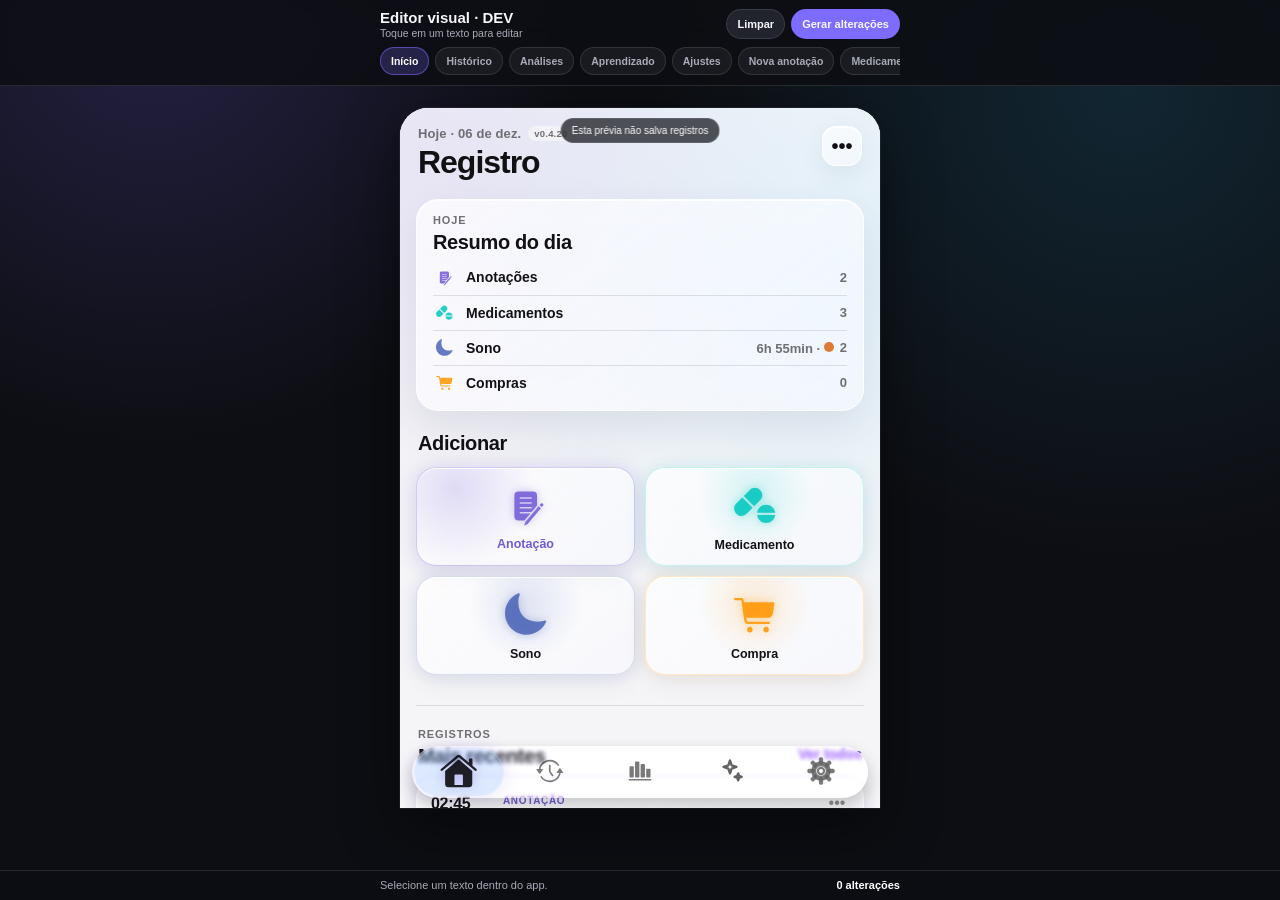
==== dev-editor.html @ 80375d48 "Adiciona versão de desenvolvedor para edição visual de textos" ====
<!doctype html>
<html lang="pt-BR">
<head>
<meta charset="utf-8">
<meta name="viewport" content="width=device-width,initial-scale=1,viewport-fit=cover">
<meta name="theme-color" content="#111218">
<title>Registro · Editor de desenvolvedor</title>
<style>
:root{color-scheme:dark;--bg:#0d0e13;--panel:rgba(29,30,39,.92);--panel2:#22242d;--text:#f7f7fb;--muted:#a8abb8;--line:rgba(255,255,255,.11);--accent:#7c6cff;--danger:#ff5d67;--ok:#35d89a}
*{box-sizing:border-box}html,body{margin:0;min-height:100%;background:var(--bg);font-family:-apple-system,BlinkMacSystemFont,"SF Pro Text","Segoe UI",sans-serif;color:var(--text);-webkit-font-smoothing:antialiased}button,textarea{font:inherit}button{-webkit-tap-highlight-color:transparent}.shell{min-height:100dvh;background:radial-gradient(circle at 12% 2%,rgba(124,108,255,.20),transparent 30%),radial-gradient(circle at 88% 10%,rgba(46,199,255,.13),transparent 34%),#0d0e13}.top{position:fixed;z-index:100;left:0;right:0;top:0;padding:calc(9px + env(safe-area-inset-top)) 10px 9px;background:rgba(13,14,19,.88);backdrop-filter:blur(18px) saturate(140%);-webkit-backdrop-filter:blur(18px) saturate(140%);border-bottom:1px solid var(--line)}.topline{display:flex;align-items:center;justify-content:space-between;gap:8px;max-width:520px;margin:auto}.brand{min-width:0}.brand strong{display:block;font-size:15px}.brand small{display:block;color:var(--muted);font-size:10.5px;margin-top:1px}.top-actions{display:flex;gap:6px}.pill{border:1px solid var(--line);background:var(--panel2);color:var(--text);border-radius:999px;padding:8px 10px;font-size:11px;font-weight:750}.pill.primary{background:var(--accent);border-color:transparent}.navscroll{display:flex;gap:6px;overflow-x:auto;scrollbar-width:none;max-width:520px;margin:8px auto 0;padding-bottom:1px}.navscroll::-webkit-scrollbar{display:none}.navchip{flex:0 0 auto;border:1px solid var(--line);background:rgba(255,255,255,.055);color:var(--muted);border-radius:999px;padding:7px 10px;font-size:10.5px;font-weight:700}.navchip.active{background:rgba(124,108,255,.22);color:#fff;border-color:rgba(124,108,255,.55)}.stage{padding-top:calc(108px + env(safe-area-inset-top));padding-bottom:calc(92px + env(safe-area-inset-bottom));min-height:100dvh;display:flex;justify-content:center}.phone{position:relative;width:min(100%,480px);height:calc(100dvh - 200px - env(safe-area-inset-top) - env(safe-area-inset-bottom));min-height:420px;border-radius:28px 28px 0 0;overflow:hidden;background:#f5f5f7;box-shadow:0 20px 60px rgba(0,0,0,.45),0 0 0 1px rgba(255,255,255,.08)}iframe{border:0;width:100%;height:100%;display:block;background:#f5f5f7}.hint{position:absolute;z-index:3;left:50%;top:10px;transform:translateX(-50%);pointer-events:none;background:rgba(17,18,24,.82);color:#fff;border:1px solid rgba(255,255,255,.12);backdrop-filter:blur(10px);-webkit-backdrop-filter:blur(10px);padding:6px 10px;border-radius:999px;font-size:10px;white-space:nowrap;opacity:.88}.bottom{position:fixed;z-index:100;left:0;right:0;bottom:0;padding:8px 10px calc(9px + env(safe-area-inset-bottom));background:rgba(13,14,19,.92);backdrop-filter:blur(18px) saturate(140%);-webkit-backdrop-filter:blur(18px) saturate(140%);border-top:1px solid var(--line)}.bottom-inner{max-width:520px;margin:auto}.empty-editor{display:flex;justify-content:space-between;align-items:center;gap:10px}.empty-editor span{font-size:11px;color:var(--muted)}.count{color:#fff!important;font-weight:800}.editor{display:none}.editor.open{display:block}.selection-row{display:flex;align-items:flex-start;justify-content:space-between;gap:8px;margin-bottom:7px}.selection-info{min-width:0}.selection-info strong{display:block;font-size:12px;white-space:nowrap;overflow:hidden;text-overflow:ellipsis}.selection-info small{display:block;color:var(--muted);font-size:9px;white-space:nowrap;overflow:hidden;text-overflow:ellipsis;margin-top:2px}.mini-actions{display:flex;gap:5px}.mini{border:1px solid var(--line);background:var(--panel2);color:var(--text);border-radius:9px;padding:6px 8px;font-size:10px;font-weight:750}.mini.danger{color:#ff9ca3}.textline{display:grid;grid-template-columns:minmax(0,1fr) auto;gap:6px}.textline textarea{width:100%;height:48px;resize:none;border:1px solid var(--line);background:#171820;color:#fff;border-radius:11px;padding:8px 9px;font-size:11.5px;outline:none}.apply{border:0;background:var(--accent);color:#fff;border-radius:11px;padding:0 11px;font-size:10.5px;font-weight:800}.tools{display:grid;grid-template-columns:1.25fr 1fr;gap:7px;margin-top:7px}.toolgroup{display:grid;grid-template-columns:repeat(3,1fr);gap:5px;background:rgba(255,255,255,.045);border:1px solid var(--line);padding:5px;border-radius:12px}.toolgroup.move{grid-template-columns:repeat(4,1fr)}.tool{border:0;background:var(--panel2);color:var(--text);border-radius:8px;min-height:30px;font-size:11px;font-weight:800}.tool.selected{background:rgba(124,108,255,.28);outline:1px solid rgba(124,108,255,.5)}.export-sheet{position:fixed;z-index:200;inset:0;display:none;align-items:flex-end;justify-content:center;background:rgba(0,0,0,.58);padding-top:40px}.export-sheet.open{display:flex}.export-card{width:min(100%,540px);max-height:88dvh;background:#15161d;border-radius:24px 24px 0 0;border:1px solid var(--line);padding:12px 12px calc(14px + env(safe-area-inset-bottom));box-shadow:0 -18px 50px rgba(0,0,0,.42)}.grab{width:42px;height:5px;border-radius:99px;background:rgba(255,255,255,.17);margin:0 auto 12px}.export-head{display:flex;align-items:center;justify-content:space-between;gap:10px;margin-bottom:8px}.export-head strong{font-size:15px}.export-head button{border:0;background:var(--panel2);color:#fff;width:34px;height:34px;border-radius:11px;font-size:20px}.export-card textarea{display:block;width:100%;height:48dvh;resize:none;background:#0e0f14;color:#dfe2ed;border:1px solid var(--line);border-radius:14px;padding:11px;font-family:ui-monospace,SFMono-Regular,Menlo,monospace;font-size:10px;line-height:1.45}.export-actions{display:grid;grid-template-columns:repeat(3,1fr);gap:7px;margin-top:8px}.export-actions button{border:1px solid var(--line);background:var(--panel2);color:#fff;border-radius:12px;padding:11px 7px;font-size:10.5px;font-weight:800}.export-actions .primary{background:var(--accent);border-color:transparent}.toast{position:fixed;z-index:300;left:50%;bottom:calc(102px + env(safe-area-inset-bottom));transform:translate(-50%,12px);background:#242630;color:#fff;border:1px solid var(--line);padding:9px 12px;border-radius:12px;font-size:11px;opacity:0;pointer-events:none;transition:.18s}.toast.show{opacity:1;transform:translate(-50%,0)}
@media(max-height:680px){.phone{height:calc(100dvh - 184px - env(safe-area-inset-top) - env(safe-area-inset-bottom));min-height:360px}.stage{padding-top:calc(101px + env(safe-area-inset-top));padding-bottom:calc(83px + env(safe-area-inset-bottom))}.tools{grid-template-columns:1fr 1fr}}
</style>
</head>
<body>
<div class="shell">
  <header class="top">
    <div class="topline">
      <div class="brand"><strong>Editor visual · DEV</strong><small>Toque em um texto para editar</small></div>
      <div class="top-actions"><button class="pill" id="resetBtn">Limpar</button><button class="pill primary" id="exportBtn">Gerar alterações</button></div>
    </div>
    <div class="navscroll" id="screenNav">
      <button class="navchip active" data-screen="home">Início</button>
      <button class="navchip" data-screen="history">Histórico</button>
      <button class="navchip" data-screen="analysis">Análises</button>
      <button class="navchip" data-screen="learning">Aprendizado</button>
      <button class="navchip" data-screen="settings">Ajustes</button>
      <button class="navchip" data-form="note">Nova anotação</button>
      <button class="navchip" data-form="medication">Medicamento</button>
      <button class="navchip" data-form="sleep">Sono</button>
      <button class="navchip" data-form="purchase">Compra</button>
    </div>
  </header>

  <main class="stage">
    <div class="phone">
      <div class="hint">Esta prévia não salva registros</div>
      <iframe id="preview" title="Prévia editável do Registro Mental" src="./?dev-editor-preview=1"></iframe>
    </div>
  </main>

  <footer class="bottom">
    <div class="bottom-inner">
      <div class="empty-editor" id="emptyEditor"><span>Selecione um texto dentro do app.</span><span class="count" id="changeCount">0 alterações</span></div>
      <div class="editor" id="editorPanel">
        <div class="selection-row">
          <div class="selection-info"><strong id="selectedName">Texto selecionado</strong><small id="selectedSelector"></small></div>
          <div class="mini-actions"><button class="mini" id="restoreBtn">Restaurar</button><button class="mini danger" id="removeBtn">Apagar texto</button></div>
        </div>
        <div class="textline"><textarea id="textInput" spellcheck="false"></textarea><button class="apply" id="applyTextBtn">Aplicar</button></div>
        <div class="tools">
          <div class="toolgroup" aria-label="Alinhamento"><button class="tool" data-align="left">Esq.</button><button class="tool" data-align="center">Centro</button><button class="tool" data-align="right">Dir.</button></div>
          <div class="toolgroup move" aria-label="Mover texto"><button class="tool" data-move="left">←</button><button class="tool" data-move="up">↑</button><button class="tool" data-move="down">↓</button><button class="tool" data-move="right">→</button></div>
        </div>
      </div>
    </div>
  </footer>
</div>

<div class="export-sheet" id="exportSheet" aria-hidden="true">
  <div class="export-card">
    <div class="grab"></div>
    <div class="export-head"><strong>Alterações para enviar ao ChatGPT</strong><button id="closeExportBtn" aria-label="Fechar">×</button></div>
    <textarea id="exportText" readonly></textarea>
    <div class="export-actions"><button class="primary" id="copyBtn">Copiar código</button><button id="shareBtn">Compartilhar TXT</button><button id="downloadBtn">Salvar TXT</button></div>
  </div>
</div>
<div class="toast" id="toast"></div>

<script>
(()=>{
'use strict';
const BASE_VERSION='0.4.20';
const STORAGE_KEY='registro-dev-editor-text-edits-v1';
const frame=document.getElementById('preview');
const changes=new Map();
let selected=null,doc=null,observer=null,applying=false;
const $=id=>document.getElementById(id);

function notify(text){const t=$('toast');t.textContent=text;t.classList.add('show');clearTimeout(notify._t);notify._t=setTimeout(()=>t.classList.remove('show'),1500)}
function loadSaved(){try{const raw=JSON.parse(localStorage.getItem(STORAGE_KEY)||'[]');for(const c of raw)if(c?.selector)changes.set(c.selector,c)}catch{}updateCount()}
function save(){localStorage.setItem(STORAGE_KEY,JSON.stringify([...changes.values()]));updateCount()}
function updateCount(){const n=changes.size;$('changeCount').textContent=`${n} alteraç${n===1?'ão':'ões'}`}
function currentScreen(el=null){const view=el?.closest?.('.view');if(view?.dataset.view)return view.dataset.view;return doc?.querySelector('.view.active')?.dataset.view||'unknown'}
function escCss(v){return CSS.escape(String(v))}
function stableAttr(el){for(const key of ['data-view','data-tab','data-type','data-go','data-filter','data-icon','data-menu'])if(el.hasAttribute?.(key))return `[${key}="${escCss(el.getAttribute(key))}"]`;return''}
function segment(el){if(el.id)return`#${escCss(el.id)}`;const attr=stableAttr(el);if(attr)return`${el.tagName.toLowerCase()}${attr}`;const tag=el.tagName.toLowerCase();const cls=[...el.classList].filter(c=>!['selected','active','hidden','open'].includes(c)).slice(0,2);let s=tag+cls.map(c=>`.${escCss(c)}`).join('');const parent=el.parentElement;if(parent){const same=[...parent.children].filter(x=>x.tagName===el.tagName);if(same.length>1)s+=`:nth-of-type(${same.indexOf(el)+1})`}return s}
function selectorFor(el){if(el.id)return`#${escCss(el.id)}`;const parts=[];let cur=el;while(cur&&cur!==doc.body&&parts.length<7){if(cur.classList?.contains('view')&&cur.dataset.view){parts.unshift(`.view[data-view="${escCss(cur.dataset.view)}"]`);return parts.join(' > ')}if(cur.id){parts.unshift(`#${escCss(cur.id)}`);return parts.join(' > ')}parts.unshift(segment(cur));cur=cur.parentElement}return parts.join(' > ')}
function isTextTarget(el){if(!el||!el.tagName)return false;if(el.closest('[data-audio],svg,input,textarea,select'))return false;const tag=el.tagName;const allowed=['H1','H2','H3','H4','P','SMALL','STRONG','LABEL','SPAN','BUTTON','DIV'];if(!allowed.includes(tag))return false;const text=(el.textContent||'').trim();if(!text)return false;if(el.childElementCount===0)return true;if(['H1','H2','H3','H4','P','SMALL','STRONG','LABEL'].includes(tag)&&el.querySelectorAll('svg,button,input,textarea,select').length===0)return true;return false}
function targetFrom(start){let el=start;for(let i=0;i<6&&el&&el!==doc.body;i++,el=el.parentElement)if(isTextTarget(el))return el;return null}
function labelFor(el){const t=(el.textContent||'').trim().replace(/\s+/g,' ');return t.length>42?t.slice(0,39)+'…':t||el.tagName.toLowerCase()}
function originalSnapshot(el){if(el.dataset.devOriginalText===undefined)el.dataset.devOriginalText=el.textContent||'';if(el.dataset.devOriginalAlign===undefined)el.dataset.devOriginalAlign=el.style.textAlign||'';if(el.dataset.devOriginalLeft===undefined)el.dataset.devOriginalLeft=el.style.left||'';if(el.dataset.devOriginalTop===undefined)el.dataset.devOriginalTop=el.style.top||'';return{originalText:el.dataset.devOriginalText,originalAlign:el.dataset.devOriginalAlign,originalLeft:el.dataset.devOriginalLeft,originalTop:el.dataset.devOriginalTop}}
function clearHighlight(){try{doc?.querySelectorAll('[data-dev-selected="1"]').forEach(el=>{el.removeAttribute('data-dev-selected');el.style.outline=el.dataset.devOldOutline||'';el.style.outlineOffset=el.dataset.devOldOutlineOffset||''})}catch{}}
function highlight(el){clearHighlight();el.dataset.devOldOutline=el.style.outline||'';el.dataset.devOldOutlineOffset=el.style.outlineOffset||'';el.dataset.devSelected='1';el.style.outline='2px solid #7c6cff';el.style.outlineOffset='3px'}
function selectElement(el){if(!el)return;selected=el;const snap=originalSnapshot(el),selector=selectorFor(el);highlight(el);$('emptyEditor').style.display='none';$('editorPanel').classList.add('open');$('selectedName').textContent=labelFor(el);$('selectedSelector').textContent=`${currentScreen(el)} · ${selector}`;$('textInput').value=el.dataset.devRemoved==='1'?'':el.textContent||'';const align=el.dataset.devAlign||getComputedStyle(el).textAlign;document.querySelectorAll('[data-align]').forEach(b=>b.classList.toggle('selected',b.dataset.align===align));if(!changes.has(selector)){el.dataset.devSelector=selector;el.dataset.devScreen=currentScreen(el);el.dataset.devOriginalText=snap.originalText}}
function ensureChange(el){const selector=el.dataset.devSelector||selectorFor(el);const snap=originalSnapshot(el);let c=changes.get(selector);if(!c){c={selector,screen:currentScreen(el),element:el.tagName.toLowerCase(),originalText:snap.originalText};changes.set(selector,c)}el.dataset.devSelector=selector;return c}
function cleanChange(c){const out={selector:c.selector,screen:c.screen,element:c.element,originalText:c.originalText};if(c.removeText)out.removeText=true;else if(c.text!==undefined&&c.text!==c.originalText)out.text=c.text;if(c.align)out.align=c.align;if(c.offsetX||c.offsetY)out.offset={x:c.offsetX||0,y:c.offsetY||0};return out}
function maybeDrop(c){const cleaned=cleanChange(c);const modified=cleaned.removeText||cleaned.text!==undefined||cleaned.align||cleaned.offset;if(!modified)changes.delete(c.selector)}
function applyChangeToElement(el,c){if(!el||!c)return;applying=true;const snap=originalSnapshot(el);if(c.removeText){el.style.visibility='hidden';el.dataset.devRemoved='1';el.textContent=snap.originalText}else{el.style.visibility='';delete el.dataset.devRemoved;if(c.text!==undefined)el.textContent=c.text;else el.textContent=snap.originalText}if(c.align){el.style.textAlign=c.align;el.dataset.devAlign=c.align}else{el.style.textAlign=snap.originalAlign;delete el.dataset.devAlign}const x=c.offsetX||0,y=c.offsetY||0;if(x||y){el.style.position='relative';el.style.left=`${x}px`;el.style.top=`${y}px`}else{el.style.left=snap.originalLeft;el.style.top=snap.originalTop}applying=false}
function applyAll(){if(!doc||applying)return;for(const c of changes.values()){let el=null;try{el=doc.querySelector(c.selector)}catch{}if(el)applyChangeToElement(el,c)}}
function applyText(){if(!selected)return;const c=ensureChange(selected);c.text=$('textInput').value;c.removeText=false;applyChangeToElement(selected,c);maybeDrop(c);save();selectElement(selected)}
function align(value){if(!selected)return;const c=ensureChange(selected);c.align=value;applyChangeToElement(selected,c);save();selectElement(selected)}
function move(dir){if(!selected)return;const c=ensureChange(selected);const step=4;c.offsetX=c.offsetX||0;c.offsetY=c.offsetY||0;if(dir==='left')c.offsetX-=step;if(dir==='right')c.offsetX+=step;if(dir==='up')c.offsetY-=step;if(dir==='down')c.offsetY+=step;applyChangeToElement(selected,c);maybeDrop(c);save();selectElement(selected)}
function removeText(){if(!selected)return;const c=ensureChange(selected);c.removeText=true;delete c.text;applyChangeToElement(selected,c);save();$('textInput').value='';notify('Texto marcado para remoção')}
function restoreSelected(){if(!selected)return;const selector=selected.dataset.devSelector||selectorFor(selected);const snap=originalSnapshot(selected);changes.delete(selector);applying=true;selected.style.visibility='';selected.textContent=snap.originalText;selected.style.textAlign=snap.originalAlign;selected.style.left=snap.originalLeft;selected.style.top=snap.originalTop;selected.style.position='';delete selected.dataset.devRemoved;delete selected.dataset.devAlign;applying=false;save();selectElement(selected);notify('Alteração restaurada')}
function resetAll(){if(!changes.size)return;const ok=confirm('Limpar todas as alterações feitas nesta versão de desenvolvedor?');if(!ok)return;changes.clear();localStorage.removeItem(STORAGE_KEY);try{frame.contentWindow.location.reload()}catch{}selected=null;$('editorPanel').classList.remove('open');$('emptyEditor').style.display='flex';updateCount()}
function changeScreen(name){if(!doc)return;clearHighlight();selected=null;$('editorPanel').classList.remove('open');$('emptyEditor').style.display='flex';try{const btn=doc.querySelector(`.tab-item[data-tab="${name}"]`);if(btn)btn.click();else if(typeof frame.contentWindow.switchTab==='function')frame.contentWindow.switchTab(name)}catch{}document.querySelectorAll('[data-screen]').forEach(b=>b.classList.toggle('active',b.dataset.screen===name));setTimeout(applyAll,120)}
function openForm(type){if(!doc)return;try{const btn=doc.querySelector(`[data-type="${type}"]`);if(btn)btn.click()}catch{}setTimeout(applyAll,140)}
function bindFrame(){doc=frame.contentDocument;if(!doc)return;try{doc.documentElement.dataset.devEditorPreview='1'}catch{}const intercept=e=>{if(!e.isTrusted)return;const el=targetFrom(e.target);if(!el)return;e.preventDefault();e.stopPropagation();e.stopImmediatePropagation();selectElement(el)};doc.addEventListener('click',intercept,true);doc.addEventListener('submit',e=>{if(e.isTrusted){e.preventDefault();e.stopImmediatePropagation()}},true);const st=doc.createElement('style');st.id='dev-editor-preview-style';st.textContent=`html[data-dev-editor-preview="1"] button,html[data-dev-editor-preview="1"] a{-webkit-user-select:none;user-select:none}html[data-dev-editor-preview="1"] [data-dev-selected="1"]{cursor:text!important}html[data-dev-editor-preview="1"] body{padding-bottom:8px}`;doc.head.appendChild(st);if(observer)observer.disconnect();observer=new MutationObserver(()=>{clearTimeout(bindFrame._m);bindFrame._m=setTimeout(applyAll,45)});observer.observe(doc.body,{subtree:true,childList:true});setTimeout(applyAll,150);setTimeout(applyAll,900);setTimeout(applyAll,1800)}
function patchObject(){const list=[...changes.values()].map(cleanChange).filter(c=>c.removeText||c.text!==undefined||c.align||c.offset);return{format:'registro-mental-dev-edits-v1',app:'Registro Mental PWA',baseVersion:BASE_VERSION,generatedAt:new Date().toISOString(),instructions:'Aplicar estas alterações ao app original. originalText serve como conferência; selector identifica o elemento na versão de referência.',changes:list}}
function exportPayload(){const patch=patchObject();return`REGISTRO MENTAL — ALTERAÇÕES DO EDITOR DE DESENVOLVEDOR\nBase do editor: ${BASE_VERSION}\nQuantidade: ${patch.changes.length}\n\nEnvie este arquivo/texto ao ChatGPT e peça para aplicar as alterações ao app original.\n\n--- PATCH JSON ---\n${JSON.stringify(patch,null,2)}\n`}
function openExport(){$('exportText').value=exportPayload();$('exportSheet').classList.add('open');$('exportSheet').setAttribute('aria-hidden','false')}
function closeExport(){$('exportSheet').classList.remove('open');$('exportSheet').setAttribute('aria-hidden','true')}
async function copyExport(){try{await navigator.clipboard.writeText($('exportText').value);notify('Código copiado')}catch{$('exportText').select();document.execCommand('copy');notify('Código copiado')}}
function makeFile(){return new File([$('exportText').value],`registro-mental-alteracoes-${new Date().toISOString().slice(0,10)}.txt`,{type:'text/plain'})}
async function shareExport(){const file=makeFile();try{if(navigator.canShare?.({files:[file]})){await navigator.share({files:[file],title:'Alterações do Registro Mental'});return}await navigator.share({title:'Alterações do Registro Mental',text:$('exportText').value})}catch(e){if(e?.name!=='AbortError')downloadExport()}}
function downloadExport(){const file=makeFile(),url=URL.createObjectURL(file),a=document.createElement('a');a.href=url;a.download=file.name;document.body.appendChild(a);a.click();a.remove();setTimeout(()=>URL.revokeObjectURL(url),1500)}

loadSaved();
frame.addEventListener('load',()=>setTimeout(bindFrame,40));
$('applyTextBtn').onclick=applyText;$('removeBtn').onclick=removeText;$('restoreBtn').onclick=restoreSelected;$('resetBtn').onclick=resetAll;$('exportBtn').onclick=openExport;$('closeExportBtn').onclick=closeExport;$('copyBtn').onclick=copyExport;$('shareBtn').onclick=shareExport;$('downloadBtn').onclick=downloadExport;
document.querySelectorAll('[data-align]').forEach(b=>b.onclick=()=>align(b.dataset.align));document.querySelectorAll('[data-move]').forEach(b=>b.onclick=()=>move(b.dataset.move));document.querySelectorAll('[data-screen]').forEach(b=>b.onclick=()=>changeScreen(b.dataset.screen));document.querySelectorAll('[data-form]').forEach(b=>b.onclick=()=>openForm(b.dataset.form));$('exportSheet').addEventListener('click',e=>{if(e.target===$('exportSheet'))closeExport()});
})();
</script>
</body>
</html>
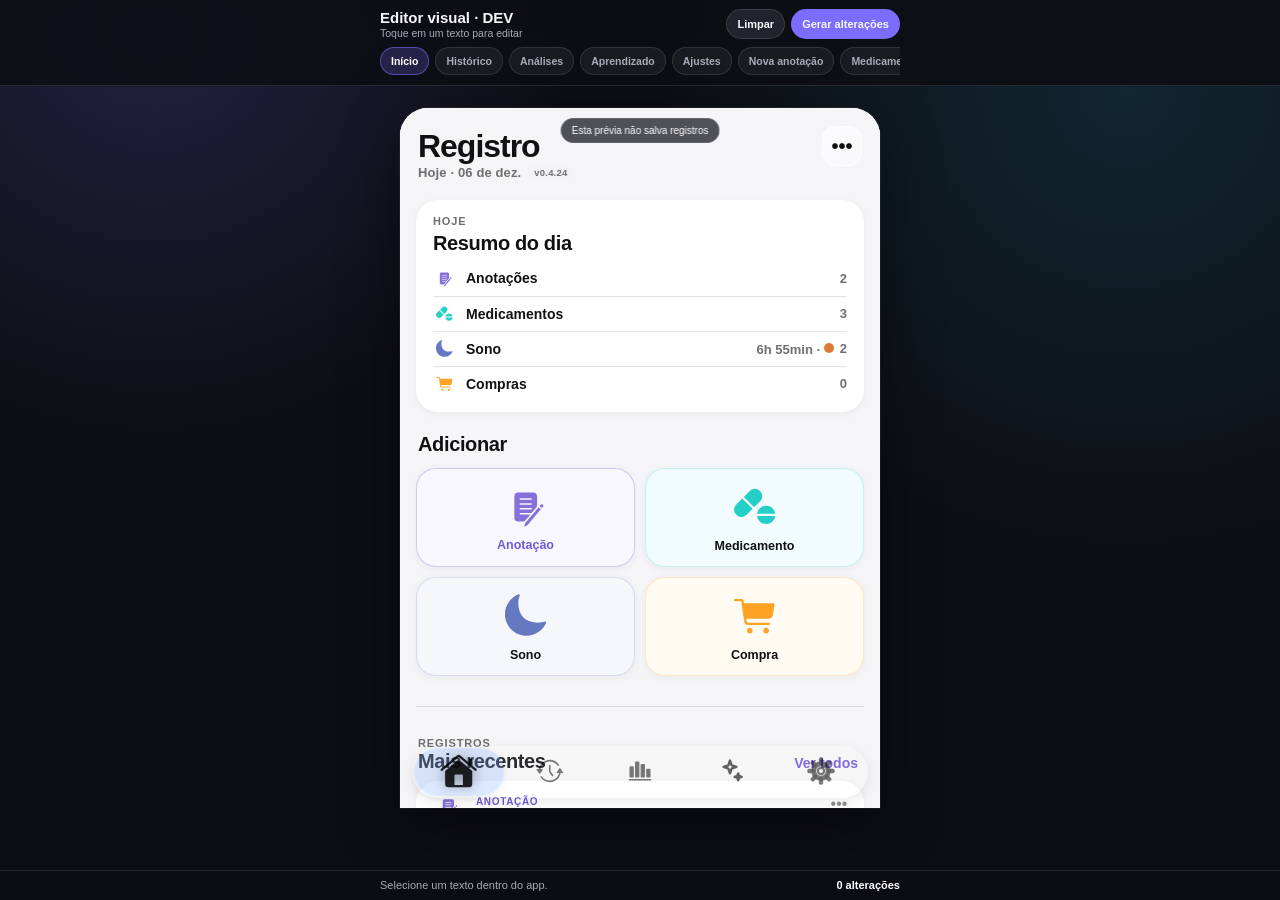
==== commit 692f56c8: "Move fechar da exportação do editor para a esquerda" ====
--- a/dev-editor.html
+++ b/dev-editor.html
@@ -7,7 +7,7 @@
 <title>Registro · Editor de desenvolvedor</title>
 <style>
 :root{color-scheme:dark;--bg:#0d0e13;--panel:rgba(29,30,39,.92);--panel2:#22242d;--text:#f7f7fb;--muted:#a8abb8;--line:rgba(255,255,255,.11);--accent:#7c6cff;--danger:#ff5d67;--ok:#35d89a}
-*{box-sizing:border-box}html,body{margin:0;min-height:100%;background:var(--bg);font-family:-apple-system,BlinkMacSystemFont,"SF Pro Text","Segoe UI",sans-serif;color:var(--text);-webkit-font-smoothing:antialiased}button,textarea{font:inherit}button{-webkit-tap-highlight-color:transparent}.shell{min-height:100dvh;background:radial-gradient(circle at 12% 2%,rgba(124,108,255,.20),transparent 30%),radial-gradient(circle at 88% 10%,rgba(46,199,255,.13),transparent 34%),#0d0e13}.top{position:fixed;z-index:100;left:0;right:0;top:0;padding:calc(9px + env(safe-area-inset-top)) 10px 9px;background:rgba(13,14,19,.88);backdrop-filter:blur(18px) saturate(140%);-webkit-backdrop-filter:blur(18px) saturate(140%);border-bottom:1px solid var(--line)}.topline{display:flex;align-items:center;justify-content:space-between;gap:8px;max-width:520px;margin:auto}.brand{min-width:0}.brand strong{display:block;font-size:15px}.brand small{display:block;color:var(--muted);font-size:10.5px;margin-top:1px}.top-actions{display:flex;gap:6px}.pill{border:1px solid var(--line);background:var(--panel2);color:var(--text);border-radius:999px;padding:8px 10px;font-size:11px;font-weight:750}.pill.primary{background:var(--accent);border-color:transparent}.navscroll{display:flex;gap:6px;overflow-x:auto;scrollbar-width:none;max-width:520px;margin:8px auto 0;padding-bottom:1px}.navscroll::-webkit-scrollbar{display:none}.navchip{flex:0 0 auto;border:1px solid var(--line);background:rgba(255,255,255,.055);color:var(--muted);border-radius:999px;padding:7px 10px;font-size:10.5px;font-weight:700}.navchip.active{background:rgba(124,108,255,.22);color:#fff;border-color:rgba(124,108,255,.55)}.stage{padding-top:calc(108px + env(safe-area-inset-top));padding-bottom:calc(92px + env(safe-area-inset-bottom));min-height:100dvh;display:flex;justify-content:center}.phone{position:relative;width:min(100%,480px);height:calc(100dvh - 200px - env(safe-area-inset-top) - env(safe-area-inset-bottom));min-height:420px;border-radius:28px 28px 0 0;overflow:hidden;background:#f5f5f7;box-shadow:0 20px 60px rgba(0,0,0,.45),0 0 0 1px rgba(255,255,255,.08)}iframe{border:0;width:100%;height:100%;display:block;background:#f5f5f7}.hint{position:absolute;z-index:3;left:50%;top:10px;transform:translateX(-50%);pointer-events:none;background:rgba(17,18,24,.82);color:#fff;border:1px solid rgba(255,255,255,.12);backdrop-filter:blur(10px);-webkit-backdrop-filter:blur(10px);padding:6px 10px;border-radius:999px;font-size:10px;white-space:nowrap;opacity:.88}.bottom{position:fixed;z-index:100;left:0;right:0;bottom:0;padding:8px 10px calc(9px + env(safe-area-inset-bottom));background:rgba(13,14,19,.92);backdrop-filter:blur(18px) saturate(140%);-webkit-backdrop-filter:blur(18px) saturate(140%);border-top:1px solid var(--line)}.bottom-inner{max-width:520px;margin:auto}.empty-editor{display:flex;justify-content:space-between;align-items:center;gap:10px}.empty-editor span{font-size:11px;color:var(--muted)}.count{color:#fff!important;font-weight:800}.editor{display:none}.editor.open{display:block}.selection-row{display:flex;align-items:flex-start;justify-content:space-between;gap:8px;margin-bottom:7px}.selection-info{min-width:0}.selection-info strong{display:block;font-size:12px;white-space:nowrap;overflow:hidden;text-overflow:ellipsis}.selection-info small{display:block;color:var(--muted);font-size:9px;white-space:nowrap;overflow:hidden;text-overflow:ellipsis;margin-top:2px}.mini-actions{display:flex;gap:5px}.mini{border:1px solid var(--line);background:var(--panel2);color:var(--text);border-radius:9px;padding:6px 8px;font-size:10px;font-weight:750}.mini.danger{color:#ff9ca3}.textline{display:grid;grid-template-columns:minmax(0,1fr) auto;gap:6px}.textline textarea{width:100%;height:48px;resize:none;border:1px solid var(--line);background:#171820;color:#fff;border-radius:11px;padding:8px 9px;font-size:11.5px;outline:none}.apply{border:0;background:var(--accent);color:#fff;border-radius:11px;padding:0 11px;font-size:10.5px;font-weight:800}.tools{display:grid;grid-template-columns:1.25fr 1fr;gap:7px;margin-top:7px}.toolgroup{display:grid;grid-template-columns:repeat(3,1fr);gap:5px;background:rgba(255,255,255,.045);border:1px solid var(--line);padding:5px;border-radius:12px}.toolgroup.move{grid-template-columns:repeat(4,1fr)}.tool{border:0;background:var(--panel2);color:var(--text);border-radius:8px;min-height:30px;font-size:11px;font-weight:800}.tool.selected{background:rgba(124,108,255,.28);outline:1px solid rgba(124,108,255,.5)}.export-sheet{position:fixed;z-index:200;inset:0;display:none;align-items:flex-end;justify-content:center;background:rgba(0,0,0,.58);padding-top:40px}.export-sheet.open{display:flex}.export-card{width:min(100%,540px);max-height:88dvh;background:#15161d;border-radius:24px 24px 0 0;border:1px solid var(--line);padding:12px 12px calc(14px + env(safe-area-inset-bottom));box-shadow:0 -18px 50px rgba(0,0,0,.42)}.grab{width:42px;height:5px;border-radius:99px;background:rgba(255,255,255,.17);margin:0 auto 12px}.export-head{display:flex;align-items:center;justify-content:space-between;gap:10px;margin-bottom:8px}.export-head strong{font-size:15px}.export-head button{border:0;background:var(--panel2);color:#fff;width:34px;height:34px;border-radius:11px;font-size:20px}.export-card textarea{display:block;width:100%;height:48dvh;resize:none;background:#0e0f14;color:#dfe2ed;border:1px solid var(--line);border-radius:14px;padding:11px;font-family:ui-monospace,SFMono-Regular,Menlo,monospace;font-size:10px;line-height:1.45}.export-actions{display:grid;grid-template-columns:repeat(3,1fr);gap:7px;margin-top:8px}.export-actions button{border:1px solid var(--line);background:var(--panel2);color:#fff;border-radius:12px;padding:11px 7px;font-size:10.5px;font-weight:800}.export-actions .primary{background:var(--accent);border-color:transparent}.toast{position:fixed;z-index:300;left:50%;bottom:calc(102px + env(safe-area-inset-bottom));transform:translate(-50%,12px);background:#242630;color:#fff;border:1px solid var(--line);padding:9px 12px;border-radius:12px;font-size:11px;opacity:0;pointer-events:none;transition:.18s}.toast.show{opacity:1;transform:translate(-50%,0)}
+*{box-sizing:border-box}html,body{margin:0;min-height:100%;background:var(--bg);font-family:-apple-system,BlinkMacSystemFont,"SF Pro Text","Segoe UI",sans-serif;color:var(--text);-webkit-font-smoothing:antialiased}button,textarea{font:inherit}button{-webkit-tap-highlight-color:transparent}.shell{min-height:100dvh;background:radial-gradient(circle at 12% 2%,rgba(124,108,255,.20),transparent 30%),radial-gradient(circle at 88% 10%,rgba(46,199,255,.13),transparent 34%),#0d0e13}.top{position:fixed;z-index:100;left:0;right:0;top:0;padding:calc(9px + env(safe-area-inset-top)) 10px 9px;background:rgba(13,14,19,.88);backdrop-filter:blur(18px) saturate(140%);-webkit-backdrop-filter:blur(18px) saturate(140%);border-bottom:1px solid var(--line)}.topline{display:flex;align-items:center;justify-content:space-between;gap:8px;max-width:520px;margin:auto}.brand{min-width:0}.brand strong{display:block;font-size:15px}.brand small{display:block;color:var(--muted);font-size:10.5px;margin-top:1px}.top-actions{display:flex;gap:6px}.pill{border:1px solid var(--line);background:var(--panel2);color:var(--text);border-radius:999px;padding:8px 10px;font-size:11px;font-weight:750}.pill.primary{background:var(--accent);border-color:transparent}.navscroll{display:flex;gap:6px;overflow-x:auto;scrollbar-width:none;max-width:520px;margin:8px auto 0;padding-bottom:1px}.navscroll::-webkit-scrollbar{display:none}.navchip{flex:0 0 auto;border:1px solid var(--line);background:rgba(255,255,255,.055);color:var(--muted);border-radius:999px;padding:7px 10px;font-size:10.5px;font-weight:700}.navchip.active{background:rgba(124,108,255,.22);color:#fff;border-color:rgba(124,108,255,.55)}.stage{padding-top:calc(108px + env(safe-area-inset-top));padding-bottom:calc(92px + env(safe-area-inset-bottom));min-height:100dvh;display:flex;justify-content:center}.phone{position:relative;width:min(100%,480px);height:calc(100dvh - 200px - env(safe-area-inset-top) - env(safe-area-inset-bottom));min-height:420px;border-radius:28px 28px 0 0;overflow:hidden;background:#f5f5f7;box-shadow:0 20px 60px rgba(0,0,0,.45),0 0 0 1px rgba(255,255,255,.08)}iframe{border:0;width:100%;height:100%;display:block;background:#f5f5f7}.hint{position:absolute;z-index:3;left:50%;top:10px;transform:translateX(-50%);pointer-events:none;background:rgba(17,18,24,.82);color:#fff;border:1px solid rgba(255,255,255,.12);backdrop-filter:blur(10px);-webkit-backdrop-filter:blur(10px);padding:6px 10px;border-radius:999px;font-size:10px;white-space:nowrap;opacity:.88}.bottom{position:fixed;z-index:100;left:0;right:0;bottom:0;padding:8px 10px calc(9px + env(safe-area-inset-bottom));background:rgba(13,14,19,.92);backdrop-filter:blur(18px) saturate(140%);-webkit-backdrop-filter:blur(18px) saturate(140%);border-top:1px solid var(--line)}.bottom-inner{max-width:520px;margin:auto}.empty-editor{display:flex;justify-content:space-between;align-items:center;gap:10px}.empty-editor span{font-size:11px;color:var(--muted)}.count{color:#fff!important;font-weight:800}.editor{display:none}.editor.open{display:block}.selection-row{display:flex;align-items:flex-start;justify-content:space-between;gap:8px;margin-bottom:7px}.selection-info{min-width:0}.selection-info strong{display:block;font-size:12px;white-space:nowrap;overflow:hidden;text-overflow:ellipsis}.selection-info small{display:block;color:var(--muted);font-size:9px;white-space:nowrap;overflow:hidden;text-overflow:ellipsis;margin-top:2px}.mini-actions{display:flex;gap:5px}.mini{border:1px solid var(--line);background:var(--panel2);color:var(--text);border-radius:9px;padding:6px 8px;font-size:10px;font-weight:750}.mini.danger{color:#ff9ca3}.textline{display:grid;grid-template-columns:minmax(0,1fr) auto;gap:6px}.textline textarea{width:100%;height:48px;resize:none;border:1px solid var(--line);background:#171820;color:#fff;border-radius:11px;padding:8px 9px;font-size:11.5px;outline:none}.apply{border:0;background:var(--accent);color:#fff;border-radius:11px;padding:0 11px;font-size:10.5px;font-weight:800}.tools{display:grid;grid-template-columns:1.25fr 1fr;gap:7px;margin-top:7px}.toolgroup{display:grid;grid-template-columns:repeat(3,1fr);gap:5px;background:rgba(255,255,255,.045);border:1px solid var(--line);padding:5px;border-radius:12px}.toolgroup.move{grid-template-columns:repeat(4,1fr)}.tool{border:0;background:var(--panel2);color:var(--text);border-radius:8px;min-height:30px;font-size:11px;font-weight:800}.tool.selected{background:rgba(124,108,255,.28);outline:1px solid rgba(124,108,255,.5)}.export-sheet{position:fixed;z-index:200;inset:0;display:none;align-items:flex-end;justify-content:center;background:rgba(0,0,0,.58);padding-top:40px}.export-sheet.open{display:flex}.export-card{width:min(100%,540px);max-height:88dvh;background:#15161d;border-radius:24px 24px 0 0;border:1px solid var(--line);padding:12px 12px calc(14px + env(safe-area-inset-bottom));box-shadow:0 -18px 50px rgba(0,0,0,.42)}.grab{width:42px;height:5px;border-radius:99px;background:rgba(255,255,255,.17);margin:0 auto 12px}.export-head{display:grid;grid-template-columns:34px minmax(0,1fr) 34px;align-items:center;gap:10px;margin-bottom:8px}.export-head strong{grid-column:2;grid-row:1;text-align:center;font-size:15px}.export-head button{grid-column:1;grid-row:1;justify-self:start;border:0;background:var(--panel2);color:#fff;width:34px;height:34px;border-radius:11px;font-size:20px}.export-card textarea{display:block;width:100%;height:48dvh;resize:none;background:#0e0f14;color:#dfe2ed;border:1px solid var(--line);border-radius:14px;padding:11px;font-family:ui-monospace,SFMono-Regular,Menlo,monospace;font-size:10px;line-height:1.45}.export-actions{display:grid;grid-template-columns:repeat(3,1fr);gap:7px;margin-top:8px}.export-actions button{border:1px solid var(--line);background:var(--panel2);color:#fff;border-radius:12px;padding:11px 7px;font-size:10.5px;font-weight:800}.export-actions .primary{background:var(--accent);border-color:transparent}.toast{position:fixed;z-index:300;left:50%;bottom:calc(102px + env(safe-area-inset-bottom));transform:translate(-50%,12px);background:#242630;color:#fff;border:1px solid var(--line);padding:9px 12px;border-radius:12px;font-size:11px;opacity:0;pointer-events:none;transition:.18s}.toast.show{opacity:1;transform:translate(-50%,0)}
 @media(max-height:680px){.phone{height:calc(100dvh - 184px - env(safe-area-inset-top) - env(safe-area-inset-bottom));min-height:360px}.stage{padding-top:calc(101px + env(safe-area-inset-top));padding-bottom:calc(83px + env(safe-area-inset-bottom))}.tools{grid-template-columns:1fr 1fr}}
 </style>
 </head>
